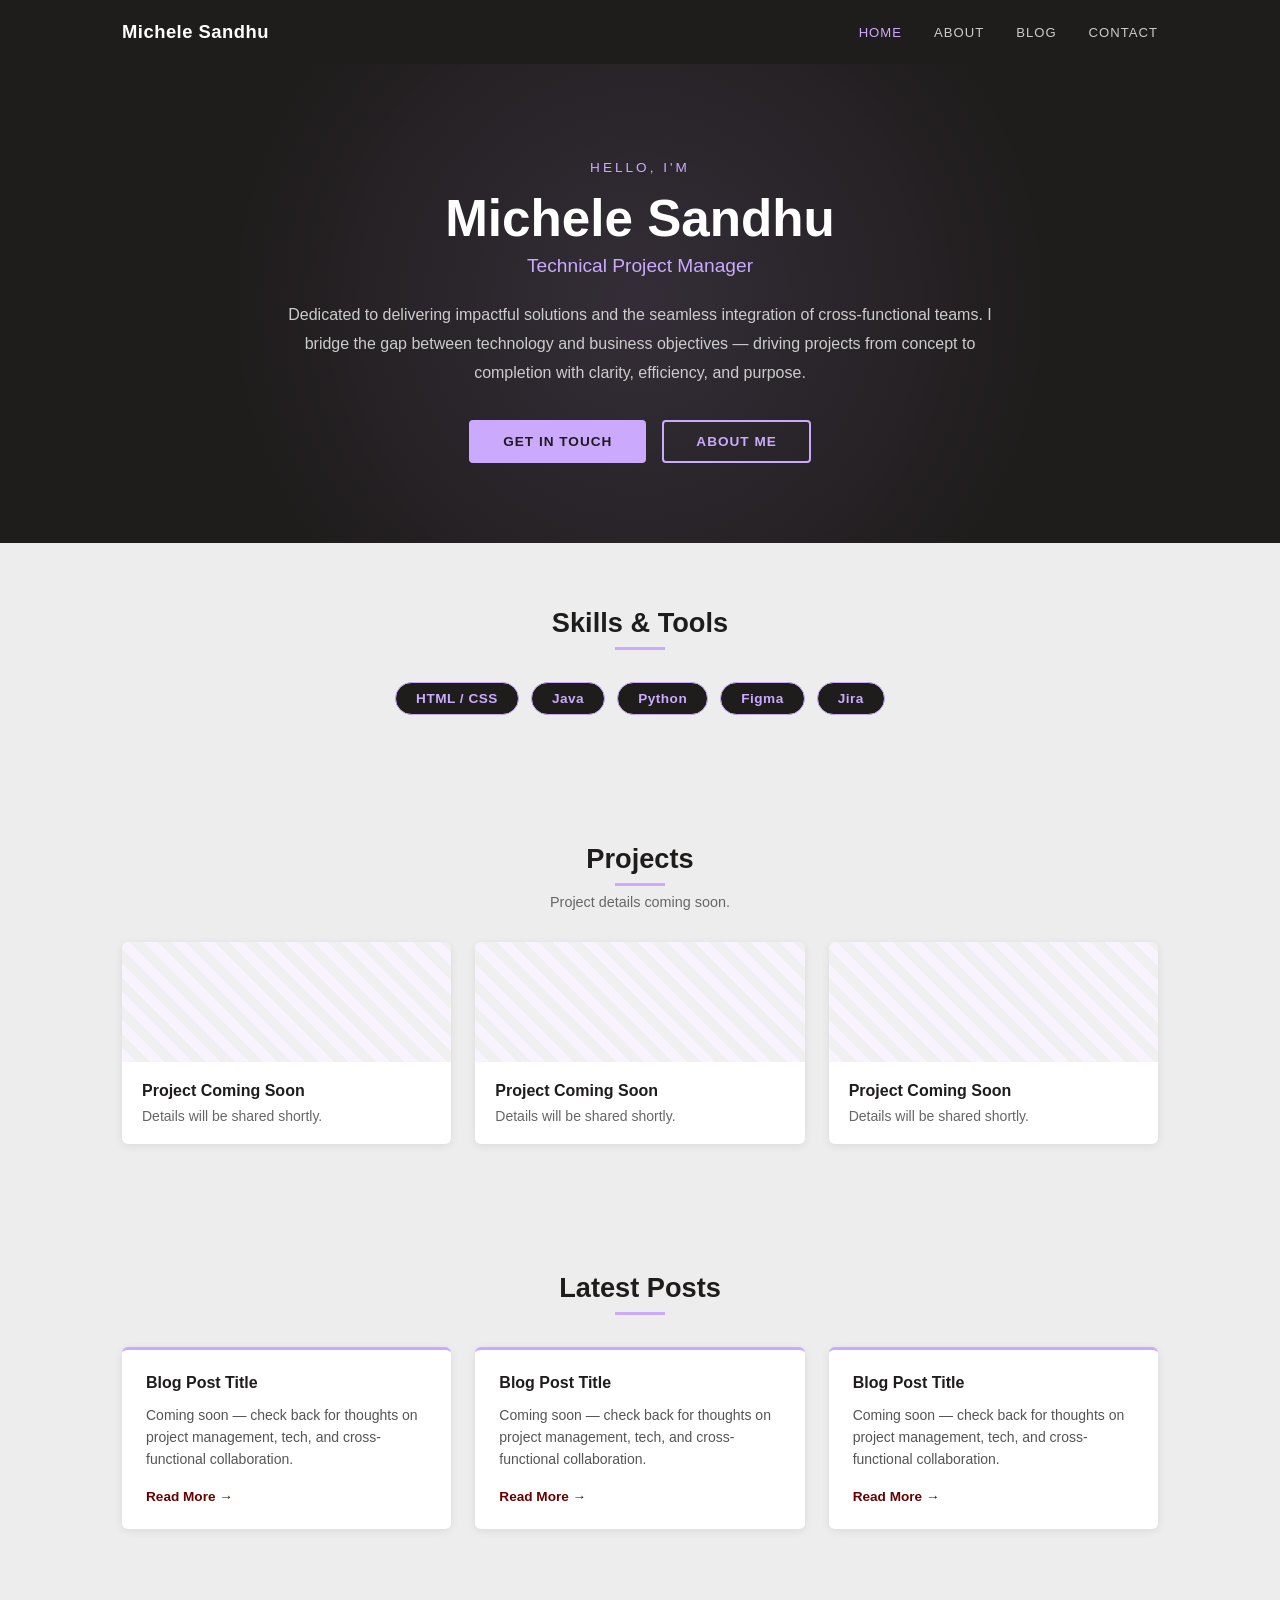
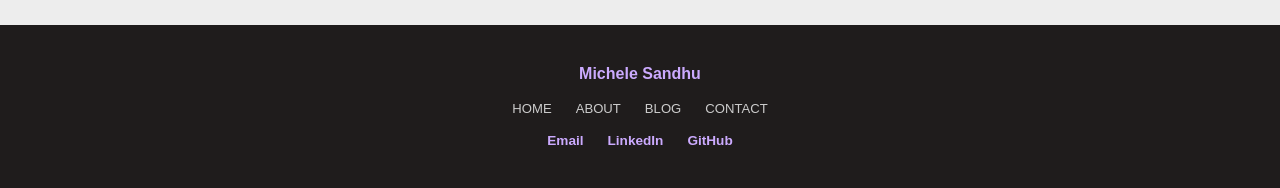
==== index.html @ 98f2fb0e "Rename index to index.html" ====
<!DOCTYPE html>
<html lang="en">
<head>
    <meta charset="UTF-8">
    <meta name="viewport" content="width=device-width, initial-scale=1.0">
    <title>Michele Sandhu - Technical Project Manager</title>
    <link rel="stylesheet" href="style.css">
    <meta name="description" content="Portfolio of Michele Sandhu, Technical Project Manager">
</head>
<body>
    <header class="header">
        <div class="top-bar">
            <a href="index.html" class="site-logo">Michele Sandhu</a>
            <nav>
                <ul class="main-nav">
                    <li><a href="index.html" class="active">Home</a></li>
                    <li><a href="about.html">About</a></li>
                    <li><a href="explore.html">Blog</a></li>
                    <li><a href="contact.html">Contact</a></li>
                </ul>
            </nav>
        </div>
    </header>
    <main>
        <section class="hero">
            <div class="hero-content">
                <p class="hero-eyebrow">Hello, I'm</p>
                <h1 class="hero-name">Michele Sandhu</h1>
                <p class="hero-title">Technical Project Manager</p>
                <p class="hero-bio">Dedicated to delivering impactful solutions and the seamless integration of cross-functional teams. I bridge the gap between technology and business objectives — driving projects from concept to completion with clarity, efficiency, and purpose.</p>
                <div class="hero-cta">
                    <a href="contact.html" class="btn btn-primary">Get in Touch</a>
                    <a href="about.html" class="btn btn-secondary">About Me</a>
                </div>
            </div>
        </section>
        <section class="skills-section">
            <h2>Skills &amp; Tools</h2>
            <div class="skills-grid">
                <span class="skill-badge">HTML / CSS</span>
                <span class="skill-badge">Java</span>
                <span class="skill-badge">Python</span>
                <span class="skill-badge">Figma</span>
                <span class="skill-badge">Jira</span>
            </div>
        </section>
        <section class="projects-section">
            <h2>Projects</h2>
            <p class="section-note">Project details coming soon.</p>
            <div class="projects-grid">
                <div class="project-card placeholder">
                    <div class="project-card-header"></div>
                    <div class="project-card-body"><h3>Project Coming Soon</h3><p>Details will be shared shortly.</p></div>
                </div>
                <div class="project-card placeholder">
                    <div class="project-card-header"></div>
                    <div class="project-card-body"><h3>Project Coming Soon</h3><p>Details will be shared shortly.</p></div>
                </div>
                <div class="project-card placeholder">
                    <div class="project-card-header"></div>
                    <div class="project-card-body"><h3>Project Coming Soon</h3><p>Details will be shared shortly.</p></div>
                </div>
            </div>
        </section>
        <section class="blog-preview-section">
            <h2>Latest Posts</h2>
            <div class="blog-grid">
                <article class="blog-card">
                    <h3>Blog Post Title</h3>
                    <p>Coming soon — check back for thoughts on project management, tech, and cross-functional collaboration.</p>
                    <a href="explore.html" class="read-more">Read More &rarr;</a>
                </article>
                <article class="blog-card">
                    <h3>Blog Post Title</h3>
                    <p>Coming soon — check back for thoughts on project management, tech, and cross-functional collaboration.</p>
                    <a href="explore.html" class="read-more">Read More &rarr;</a>
                </article>
                <article class="blog-card">
                    <h3>Blog Post Title</h3>
                    <p>Coming soon — check back for thoughts on project management, tech, and cross-functional collaboration.</p>
                    <a href="explore.html" class="read-more">Read More &rarr;</a>
                </article>
            </div>
        </section>
    </main>
    <footer class="footer">
        <div class="footer-inner">
            <p class="footer-name">Michele Sandhu</p>
            <ul class="footer-nav">
                <li><a href="index.html">Home</a></li>
                <li><a href="about.html">About</a></li>
                <li><a href="explore.html">Blog</a></li>
                <li><a href="contact.html">Contact</a></li>
            </ul>
            <div class="footer-social">
                <a href="mailto:michelesandhu92@gmail.com">Email</a>
                <a href="https://www.linkedin.com/in/michele-s-801a42233" target="_blank" rel="noopener">LinkedIn</a>
                <a href="https://github.com/micheleksandhu/portfolio" target="_blank" rel="noopener">GitHub</a>
            </div>
        </div>
    </footer>
    <script src="script.js"></script>
</body>
</html>
---- style.css ----
* {
  box-sizing: border-box;
  padding: 0;
  margin: 0;
  font-family: Verdana, Geneva, Tahoma, sans-serif;
}

body {
  background-color: #ededed;
  color: #1f1c1c;
}

a {
  color: inherit;
  text-decoration: none;
}

img {
  max-width: 100%;
}

address {
  font-style: normal;
}

.header {
  background-color: #1f1c1c;
  position: sticky;
  top: 0;
  z-index: 100;
}

.top-bar {
  max-width: 1100px;
  margin: 0 auto;
  padding: 0 2rem;
  height: 64px;
  display: flex;
  justify-content: space-between;
  align-items: center;
}

.site-logo {
  font-size: 1.15rem;
  font-weight: bold;
  color: #ffffff;
  letter-spacing: 0.5px;
}

.main-nav {
  list-style: none;
  display: flex;
  gap: 2rem;
  margin: 0;
  padding: 0;
}

.main-nav a {
  color: #cccccc;
  font-size: 0.82rem;
  text-transform: uppercase;
  letter-spacing: 1px;
  transition: color 0.2s;
}

.main-nav a:hover,
.main-nav a.active {
  color: #cbaafe;
}

.hero {
  background-color: #1f1c1c;
  color: #ffffff;
  padding: 6rem 2rem 5rem;
  text-align: center;
  position: relative;
  overflow: hidden;
  --glow-x: 50%;
  --glow-y: 50%;
}

.hero::before {
  content: '';
  position: absolute;
  inset: 0;
  background: radial-gradient(circle at var(--glow-x) var(--glow-y), rgba(203,170,254,0.12) 0%, transparent 60%);
  pointer-events: none;
}

.hero-content {
  max-width: 720px;
  margin: 0 auto;
  position: relative;
  z-index: 1;
}

.hero-eyebrow {
  font-size: 0.85rem;
  text-transform: uppercase;
  letter-spacing: 3px;
  color: #cbaafe;
  margin-bottom: 1rem;
}

.hero-name {
  font-size: 3.2rem;
  font-weight: bold;
  margin-bottom: 0.5rem;
  line-height: 1.1;
}

.hero-title {
  font-size: 1.2rem;
  color: #cbaafe;
  margin-bottom: 1.5rem;
}

.hero-bio {
  font-size: 1rem;
  line-height: 1.8;
  color: #cccccc;
  margin-bottom: 2rem;
}

.hero-cta {
  display: flex;
  justify-content: center;
  gap: 1rem;
  flex-wrap: wrap;
}

.btn {
  display: inline-block;
  padding: 0.75rem 2rem;
  border-radius: 4px;
  font-size: 0.85rem;
  font-weight: bold;
  text-transform: uppercase;
  letter-spacing: 1px;
  cursor: pointer;
  transition: background 0.2s, color 0.2s;
}

.btn-primary {
  background-color: #cbaafe;
  color: #1f1c1c;
  border: 2px solid #cbaafe;
}

.btn-primary:hover {
  background-color: #b899f0;
  border-color: #b899f0;
}

.btn-secondary {
  background-color: transparent;
  color: #cbaafe;
  border: 2px solid #cbaafe;
}

.btn-secondary:hover {
  background-color: #cbaafe;
  color: #1f1c1c;
}

.skills-section,
.projects-section,
.blog-preview-section {
  max-width: 1100px;
  margin: 0 auto;
  padding: 4rem 2rem;
}

.skills-section h2,
.projects-section h2,
.blog-preview-section h2 {
  font-size: 1.7rem;
  margin-bottom: 2rem;
  text-align: center;
}

.skills-section h2::after,
.projects-section h2::after,
.blog-preview-section h2::after {
  content: '';
  display: block;
  width: 50px;
  height: 3px;
  background-color: #cbaafe;
  margin: 0.5rem auto 0;
}

.section-note {
  text-align: center;
  color: #666;
  margin-top: -1.5rem;
  margin-bottom: 2rem;
  font-size: 0.9rem;
}

.skills-grid {
  display: flex;
  flex-wrap: wrap;
  justify-content: center;
  gap: 0.75rem;
}

.skill-badge {
  background-color: #1f1c1c;
  color: #cbaafe;
  border: 1.5px solid #cbaafe;
  padding: 0.5rem 1.25rem;
  border-radius: 999px;
  font-size: 0.85rem;
  font-weight: bold;
  letter-spacing: 0.5px;
  transition: background-color 0.2s, color 0.2s, box-shadow 0.2s;
}

.skill-badge:hover {
  background-color: #cbaafe;
  color: #1f1c1c;
  box-shadow: 0 0 12px rgba(203,170,254,0.5);
}

.projects-grid {
  display: grid;
  grid-template-columns: repeat(auto-fit, minmax(280px, 1fr));
  gap: 1.5rem;
}

.project-card {
  background-color: #ffffff;
  border-radius: 6px;
  overflow: hidden;
  box-shadow: 0 2px 8px rgba(0,0,0,0.08);
  transition: box-shadow 0.25s ease, transform 0.25s ease;
}

.project-card:hover {
  box-shadow: 0 6px 28px rgba(203,170,254,0.28);
  transform: translateY(-3px);
}

.project-card-header {
  height: 120px;
}

.project-card.placeholder .project-card-header {
  background: repeating-linear-gradient(45deg, #cbaafe22, #cbaafe22 10px, #1f1c1c11 10px, #1f1c1c11 20px);
}

.project-card-body {
  padding: 1.25rem;
}

.project-card-body h3 {
  font-size: 1rem;
  margin-bottom: 0.5rem;
}

.project-card-body p {
  font-size: 0.875rem;
  color: #666;
}

.blog-grid {
  display: grid;
  grid-template-columns: repeat(auto-fit, minmax(280px, 1fr));
  gap: 1.5rem;
}

.blog-card {
  background-color: #ffffff;
  border-radius: 6px;
  padding: 1.5rem;
  box-shadow: 0 2px 8px rgba(0,0,0,0.08);
  border-top: 3px solid #cbaafe;
  transition: box-shadow 0.25s ease, transform 0.25s ease;
}

.blog-card:hover {
  box-shadow: 0 6px 28px rgba(203,170,254,0.28);
  transform: translateY(-3px);
}

.blog-card h3 {
  font-size: 1rem;
  margin-bottom: 0.75rem;
}

.blog-card p {
  font-size: 0.875rem;
  color: #555;
  margin-bottom: 1rem;
  line-height: 1.6;
}

.read-more {
  font-size: 0.85rem;
  font-weight: bold;
  color: #670000;
}

.read-more:hover {
  color: #cbaafe;
}

.about-section {
  max-width: 1100px;
  margin: 0 auto;
  padding: 4rem 2rem;
}

.about-section h1 {
  font-size: 2rem;
  margin-bottom: 0.4rem;
}

.about-section h1::after {
  content: '';
  display: block;
  width: 50px;
  height: 3px;
  background-color: #cbaafe;
  margin: 0.4rem 0 0;
}

.about-grid {
  display: grid;
  grid-template-columns: 1fr 2fr;
  gap: 3rem;
  margin-top: 2.5rem;
  align-items: start;
}

.about-image img {
  width: 100%;
  border-radius: 6px;
  box-shadow: 0 4px 16px rgba(0,0,0,0.12);
}

.about-bio {
  margin-bottom: 2rem;
}

.about-bio h2 {
  font-size: 1.2rem;
  margin-bottom: 1rem;
  color: #670000;
}

.about-bio p {
  font-size: 1rem;
  line-height: 1.8;
  color: #333;
  margin-bottom: 1rem;
}

.about-skills {
  margin-top: 2rem;
}

.about-skills h2 {
  font-size: 1rem;
  margin-bottom: 1rem;
  text-transform: uppercase;
  letter-spacing: 1px;
  color: #333;
}

.contact-section {
  max-width: 760px;
  margin: 0 auto;
  padding: 4rem 2rem;
}

.contact-section h1 {
  font-size: 2rem;
  margin-bottom: 0.4rem;
}

.contact-section h1::after {
  content: '';
  display: block;
  width: 50px;
  height: 3px;
  background-color: #cbaafe;
  margin: 0.4rem 0 1.75rem;
}

.contact-links {
  display: flex;
  flex-wrap: wrap;
  gap: 1rem;
  margin-bottom: 3rem;
}

.contact-link {
  display: inline-flex;
  align-items: center;
  gap: 0.5rem;
  padding: 0.75rem 1.5rem;
  border-radius: 4px;
  font-size: 0.9rem;
  font-weight: bold;
  background-color: #1f1c1c;
  color: #ffffff;
  transition: background 0.2s, color 0.2s;
}

.contact-link:hover {
  background-color: #cbaafe;
  color: #1f1c1c;
}

.contact-form-title {
  font-size: 1.3rem;
  margin-bottom: 1.5rem;
  padding-top: 2rem;
  border-top: 1px solid #ddd;
}

label {
  display: block;
  font-weight: 700;
  margin-bottom: 0.5em;
  font-size: 0.85rem;
  text-transform: uppercase;
  letter-spacing: 0.5px;
}

.form-input {
  border: 2px solid #ccc;
  border-radius: 4px;
  font-size: 16px;
  padding: 0.75em 1em;
  margin-bottom: 1.5em;
  width: 100%;
  background: #fff;
  font-family: inherit;
}

textarea {
  height: 150px;
  resize: vertical;
}

[type="submit"] {
  background: #1f1c1c;
  color: #ffffff;
  width: 100%;
  font-size: 1rem;
  font-weight: 700;
  text-transform: uppercase;
  letter-spacing: 1px;
  border-radius: 4px;
  border: 0;
  padding: 0.75em;
  cursor: pointer;
  transition: background 0.2s;
  font-family: inherit;
}

[type="submit"]:hover {
  background: #cbaafe;
  color: #1f1c1c;
}

.form-input:focus {
  outline: none;
  border: 2px solid #1f1c1c;
}

.error { border-color: #b02222; }
.error-message { color: #b02222; margin: -1em 0 1.5em; font-size: 0.875rem; }

.blog-section {
  max-width: 900px;
  margin: 0 auto;
  padding: 4rem 2rem;
}

.blog-section h1 {
  font-size: 2rem;
  margin-bottom: 0.4rem;
}

.blog-section h1::after {
  content: '';
  display: block;
  width: 50px;
  height: 3px;
  background-color: #cbaafe;
  margin: 0.4rem 0 0;
}

.blog-post-card {
  background-color: #ffffff;
  border-radius: 6px;
  padding: 1.75rem;
  margin-bottom: 1.5rem;
  box-shadow: 0 2px 8px rgba(0,0,0,0.06);
  border-left: 4px solid #cbaafe;
  transition: box-shadow 0.25s ease, transform 0.25s ease;
}

.blog-post-card:hover {
  box-shadow: 0 6px 28px rgba(203,170,254,0.28);
  transform: translateY(-3px);
}

.blog-post-card h2 { font-size: 1.15rem; margin-bottom: 0.75rem; }
.blog-post-card p { font-size: 0.95rem; color: #555; line-height: 1.7; }

.footer {
  background-color: #1f1c1c;
  color: #fff;
  padding: 2.5rem 2rem;
  margin-top: 2rem;
}

.footer-inner {
  max-width: 1100px;
  margin: 0 auto;
  display: flex;
  flex-direction: column;
  align-items: center;
  gap: 1rem;
  text-align: center;
}

.footer-name { font-size: 1rem; font-weight: bold; color: #cbaafe; }

.footer-nav {
  list-style: none;
  display: flex;
  gap: 1.5rem;
  flex-wrap: wrap;
  justify-content: center;
  margin: 0;
  padding: 0;
}

.footer-nav a { color: #cccccc; font-size: 0.82rem; text-transform: uppercase; }
.footer-nav a:hover { color: #cbaafe; }

.footer-social { display: flex; gap: 1.5rem; flex-wrap: wrap; justify-content: center; }
.footer-social a { color: #cbaafe; font-size: 0.85rem; font-weight: bold; }
.footer-social a:hover { color: #ffffff; }

.typewriter::after {
  content: '|';
  color: #cbaafe;
  animation: blink 0.75s step-end infinite;
}

.typewriter-done::after { display: none; }

@keyframes blink {
  0%, 100% { opacity: 1; }
  50% { opacity: 0; }
}

.reveal {
  opacity: 0;
  transform: translateY(28px);
  transition: opacity 0.55s ease, transform 0.55s ease;
}

.reveal.visible {
  opacity: 1;
  transform: none;
}

@media screen and (max-width: 700px) {
  .hero-name { font-size: 2.2rem; }
  .about-grid { grid-template-columns: 1fr; }
  .main-nav { gap: 1rem; }
  .top-bar { flex-direction: column; height: auto; padding: 1rem 2rem; gap: 0.75rem; text-align: center; }
}
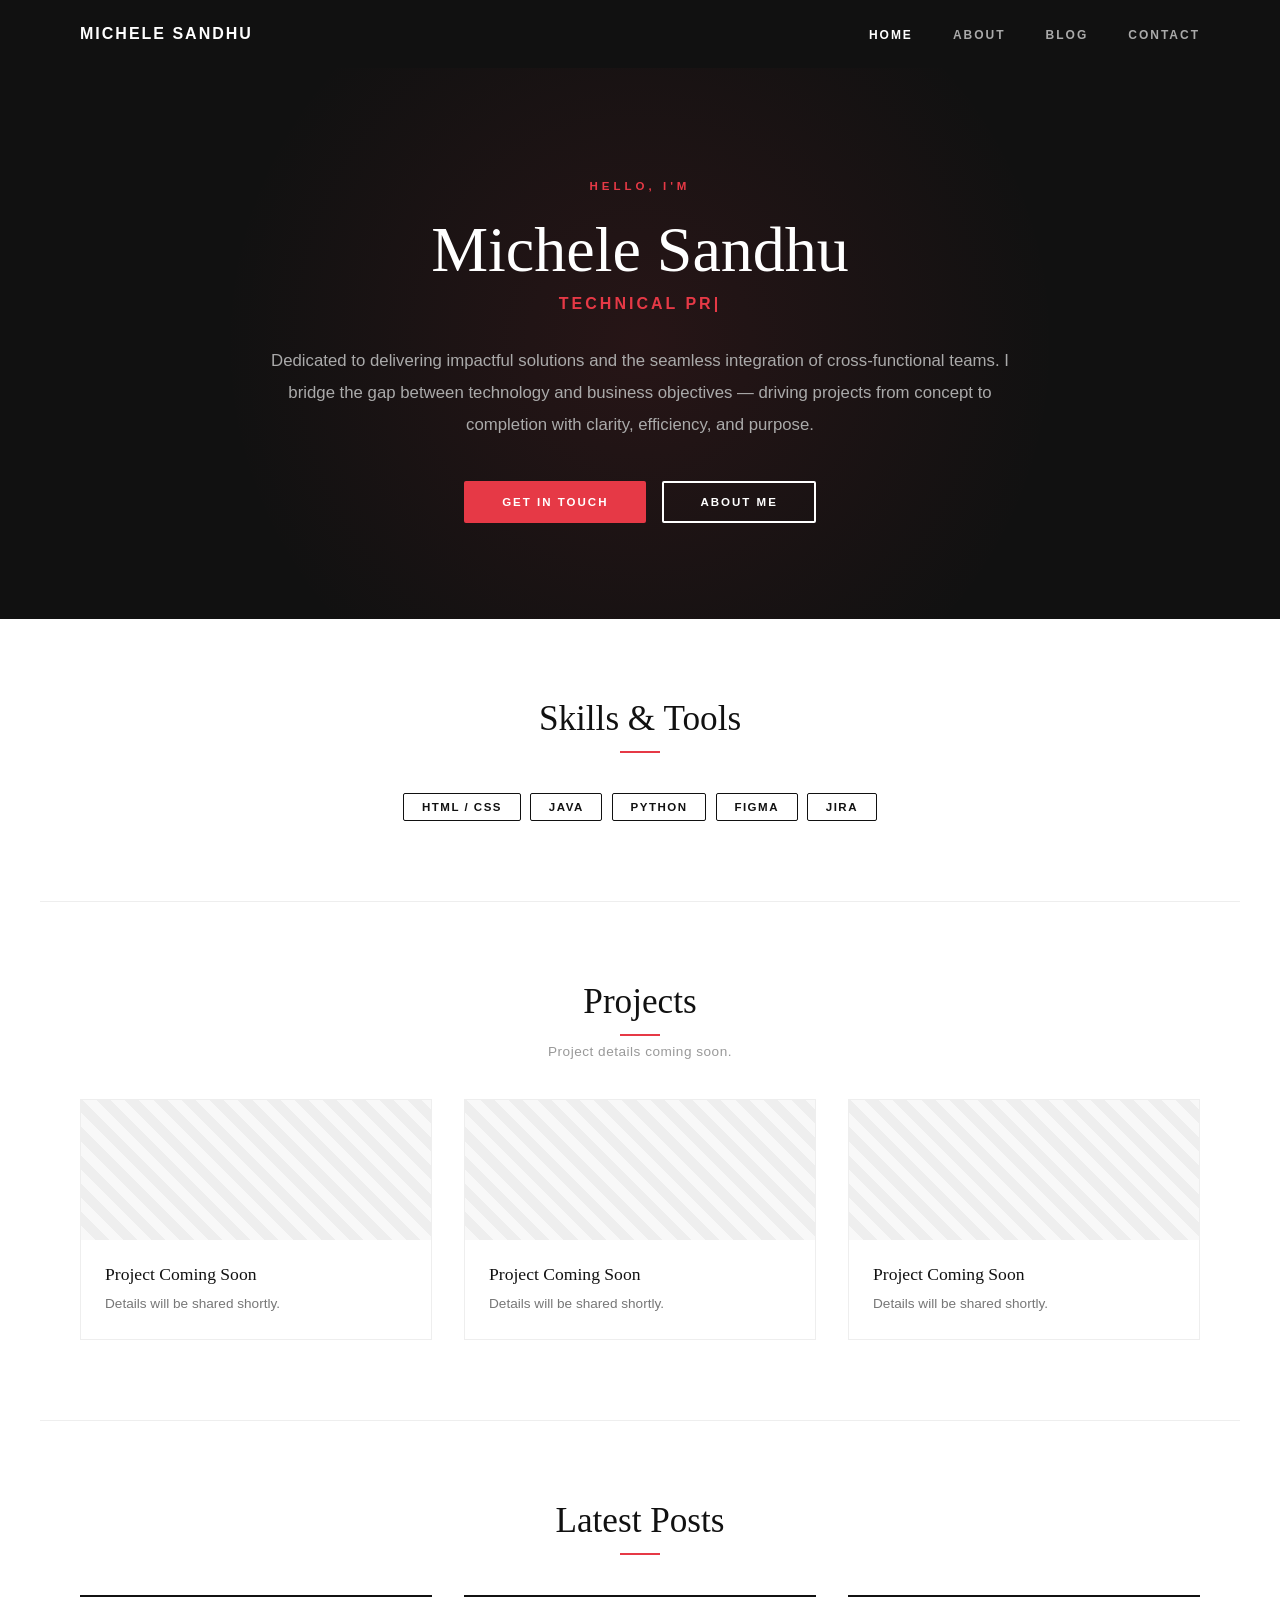
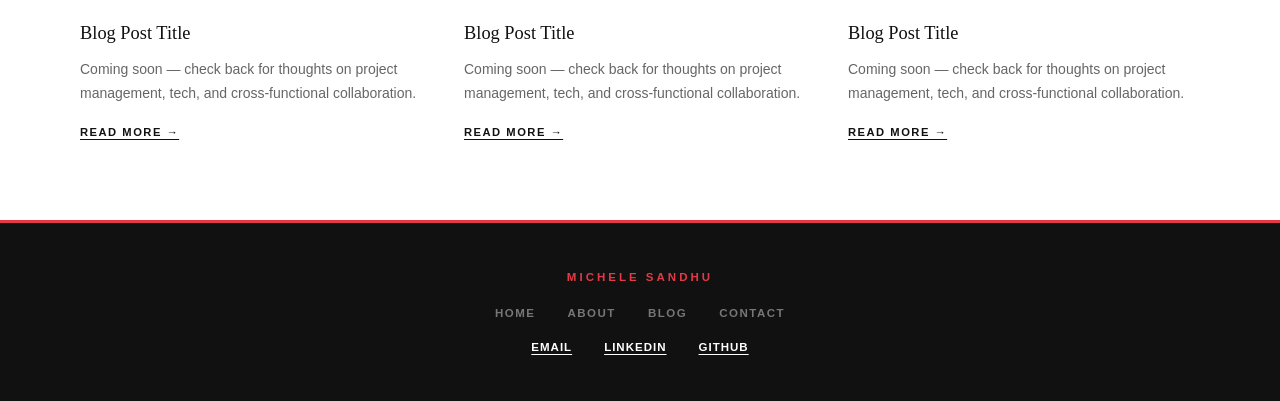
==== commit 67069d59: "Replace script tag with Netlify Identity widget" ====
--- a/index.html
+++ b/index.html
@@ -99,6 +99,7 @@
             </div>
         </div>
     </footer>
-    <script src="script.js"></script>
+    <script src="https://identity.netlify.com/v1/netlify-identity-widget.js"></script>
+<script src="script.js"></script>
 </body>
 </html>
--- a/style.css
+++ b/style.css
@@ -2,580 +2,307 @@
   box-sizing: border-box;
   padding: 0;
   margin: 0;
-  font-family: Verdana, Geneva, Tahoma, sans-serif;
 }
 
 body {
-  background-color: #ededed;
-  color: #1f1c1c;
-}
-
-a {
-  color: inherit;
-  text-decoration: none;
-}
-
-img {
-  max-width: 100%;
-}
-
-address {
-  font-style: normal;
-}
-
-.header {
-  background-color: #1f1c1c;
-  position: sticky;
-  top: 0;
-  z-index: 100;
-}
+  background-color: #ffffff;
+  color: #111111;
+  font-family: 'Helvetica Neue', Arial, sans-serif;
+}
+
+a { color: inherit; text-decoration: none; }
+img { max-width: 100%; }
+address { font-style: normal; }
+
+/* ---- NAV ---- */
+
+.header { background-color: #111111; position: sticky; top: 0; z-index: 100; }
 
 .top-bar {
-  max-width: 1100px;
-  margin: 0 auto;
-  padding: 0 2rem;
-  height: 64px;
-  display: flex;
-  justify-content: space-between;
-  align-items: center;
+  max-width: 1200px; margin: 0 auto; padding: 0 2.5rem;
+  height: 68px; display: flex; justify-content: space-between; align-items: center;
 }
 
 .site-logo {
-  font-size: 1.15rem;
-  font-weight: bold;
-  color: #ffffff;
-  letter-spacing: 0.5px;
-}
-
-.main-nav {
-  list-style: none;
-  display: flex;
-  gap: 2rem;
-  margin: 0;
-  padding: 0;
-}
-
+  font-size: 1rem; font-weight: 700; color: #ffffff;
+  letter-spacing: 2px; text-transform: uppercase;
+}
+
+.main-nav { list-style: none; display: flex; gap: 2.5rem; margin: 0; padding: 0; }
 .main-nav a {
-  color: #cccccc;
-  font-size: 0.82rem;
-  text-transform: uppercase;
-  letter-spacing: 1px;
-  transition: color 0.2s;
-}
-
-.main-nav a:hover,
-.main-nav a.active {
-  color: #cbaafe;
-}
+  color: #aaaaaa; font-size: 0.75rem; text-transform: uppercase;
+  letter-spacing: 2px; font-weight: 600; transition: color 0.2s;
+}
+.main-nav a:hover, .main-nav a.active { color: #ffffff; }
+
+/* ---- HERO ---- */
 
 .hero {
-  background-color: #1f1c1c;
-  color: #ffffff;
-  padding: 6rem 2rem 5rem;
-  text-align: center;
-  position: relative;
-  overflow: hidden;
-  --glow-x: 50%;
-  --glow-y: 50%;
+  background-color: #111111; color: #ffffff;
+  padding: 7rem 2.5rem 6rem; text-align: center;
+  position: relative; overflow: hidden;
+  --glow-x: 50%; --glow-y: 50%;
 }
 
 .hero::before {
-  content: '';
-  position: absolute;
-  inset: 0;
-  background: radial-gradient(circle at var(--glow-x) var(--glow-y), rgba(203,170,254,0.12) 0%, transparent 60%);
+  content: ''; position: absolute; inset: 0;
+  background: radial-gradient(circle at var(--glow-x) var(--glow-y), rgba(230,57,70,0.1) 0%, transparent 60%);
   pointer-events: none;
 }
 
-.hero-content {
-  max-width: 720px;
-  margin: 0 auto;
-  position: relative;
-  z-index: 1;
-}
+.hero-content { max-width: 760px; margin: 0 auto; position: relative; z-index: 1; }
 
 .hero-eyebrow {
-  font-size: 0.85rem;
-  text-transform: uppercase;
-  letter-spacing: 3px;
-  color: #cbaafe;
-  margin-bottom: 1rem;
+  font-size: 0.72rem; text-transform: uppercase; letter-spacing: 4px;
+  color: #e63946; margin-bottom: 1.5rem; font-weight: 600;
 }
 
 .hero-name {
-  font-size: 3.2rem;
-  font-weight: bold;
-  margin-bottom: 0.5rem;
-  line-height: 1.1;
+  font-family: Georgia, 'Times New Roman', serif;
+  font-size: 4rem; font-weight: normal; margin-bottom: 0.75rem; line-height: 1.05;
 }
 
 .hero-title {
-  font-size: 1.2rem;
-  color: #cbaafe;
-  margin-bottom: 1.5rem;
+  font-size: 1rem; color: #e63946; margin-bottom: 2rem;
+  text-transform: uppercase; letter-spacing: 3px; font-weight: 600;
 }
 
 .hero-bio {
-  font-size: 1rem;
-  line-height: 1.8;
-  color: #cccccc;
-  margin-bottom: 2rem;
-}
-
-.hero-cta {
-  display: flex;
-  justify-content: center;
-  gap: 1rem;
-  flex-wrap: wrap;
-}
+  font-size: 1.05rem; line-height: 1.9; color: #aaaaaa;
+  margin-bottom: 2.5rem; font-weight: 300;
+}
+
+.hero-cta { display: flex; justify-content: center; gap: 1rem; flex-wrap: wrap; }
+
+/* ---- BUTTONS ---- */
 
 .btn {
-  display: inline-block;
-  padding: 0.75rem 2rem;
-  border-radius: 4px;
-  font-size: 0.85rem;
-  font-weight: bold;
-  text-transform: uppercase;
-  letter-spacing: 1px;
-  cursor: pointer;
-  transition: background 0.2s, color 0.2s;
-}
-
-.btn-primary {
-  background-color: #cbaafe;
-  color: #1f1c1c;
-  border: 2px solid #cbaafe;
-}
-
-.btn-primary:hover {
-  background-color: #b899f0;
-  border-color: #b899f0;
-}
-
-.btn-secondary {
-  background-color: transparent;
-  color: #cbaafe;
-  border: 2px solid #cbaafe;
-}
-
-.btn-secondary:hover {
-  background-color: #cbaafe;
-  color: #1f1c1c;
-}
-
-.skills-section,
-.projects-section,
-.blog-preview-section {
-  max-width: 1100px;
-  margin: 0 auto;
-  padding: 4rem 2rem;
-}
-
-.skills-section h2,
-.projects-section h2,
-.blog-preview-section h2 {
-  font-size: 1.7rem;
-  margin-bottom: 2rem;
-  text-align: center;
-}
-
-.skills-section h2::after,
-.projects-section h2::after,
-.blog-preview-section h2::after {
-  content: '';
-  display: block;
-  width: 50px;
-  height: 3px;
-  background-color: #cbaafe;
-  margin: 0.5rem auto 0;
+  display: inline-block; padding: 0.8rem 2.25rem; font-size: 0.72rem;
+  font-weight: 700; text-transform: uppercase; letter-spacing: 2px;
+  cursor: pointer; transition: background 0.2s, color 0.2s; border-radius: 2px;
+}
+.btn-primary { background-color: #e63946; color: #ffffff; border: 2px solid #e63946; }
+.btn-primary:hover { background-color: #c1121f; border-color: #c1121f; }
+.btn-secondary { background-color: transparent; color: #ffffff; border: 2px solid #ffffff; }
+.btn-secondary:hover { background-color: #ffffff; color: #111111; }
+
+/* ---- SECTIONS ---- */
+
+.skills-section, .projects-section, .blog-preview-section {
+  max-width: 1200px; margin: 0 auto; padding: 5rem 2.5rem;
+}
+
+.skills-section { border-bottom: 1px solid #eeeeee; }
+.projects-section { border-bottom: 1px solid #eeeeee; }
+
+.skills-section h2, .projects-section h2, .blog-preview-section h2 {
+  font-family: Georgia, 'Times New Roman', serif;
+  font-size: 2.2rem; font-weight: normal;
+  margin-bottom: 0.5rem; text-align: center;
+}
+
+.skills-section h2::after, .projects-section h2::after, .blog-preview-section h2::after {
+  content: ''; display: block; width: 40px; height: 2px;
+  background-color: #e63946; margin: 0.75rem auto 2.5rem;
 }
 
 .section-note {
-  text-align: center;
-  color: #666;
-  margin-top: -1.5rem;
-  margin-bottom: 2rem;
-  font-size: 0.9rem;
-}
-
-.skills-grid {
-  display: flex;
-  flex-wrap: wrap;
-  justify-content: center;
-  gap: 0.75rem;
-}
+  text-align: center; color: #999; margin-top: -2rem;
+  margin-bottom: 2.5rem; font-size: 0.85rem; letter-spacing: 0.5px;
+}
+
+/* ---- SKILLS ---- */
+
+.skills-grid { display: flex; flex-wrap: wrap; justify-content: center; gap: 0.6rem; }
 
 .skill-badge {
-  background-color: #1f1c1c;
-  color: #cbaafe;
-  border: 1.5px solid #cbaafe;
-  padding: 0.5rem 1.25rem;
-  border-radius: 999px;
-  font-size: 0.85rem;
-  font-weight: bold;
-  letter-spacing: 0.5px;
-  transition: background-color 0.2s, color 0.2s, box-shadow 0.2s;
-}
-
-.skill-badge:hover {
-  background-color: #cbaafe;
-  color: #1f1c1c;
-  box-shadow: 0 0 12px rgba(203,170,254,0.5);
-}
-
-.projects-grid {
-  display: grid;
-  grid-template-columns: repeat(auto-fit, minmax(280px, 1fr));
-  gap: 1.5rem;
-}
+  background-color: transparent; color: #111111;
+  border: 1px solid #111111; padding: 0.45rem 1.1rem;
+  border-radius: 2px; font-size: 0.72rem; font-weight: 700;
+  letter-spacing: 1.5px; text-transform: uppercase;
+  transition: background-color 0.2s, color 0.2s;
+}
+.skill-badge:hover { background-color: #111111; color: #ffffff; }
+
+/* ---- PROJECT CARDS ---- */
+
+.projects-grid { display: grid; grid-template-columns: repeat(auto-fit, minmax(300px, 1fr)); gap: 2rem; }
 
 .project-card {
-  background-color: #ffffff;
-  border-radius: 6px;
-  overflow: hidden;
-  box-shadow: 0 2px 8px rgba(0,0,0,0.08);
+  background-color: #ffffff; border-radius: 0;
+  border: 1px solid #eeeeee;
   transition: box-shadow 0.25s ease, transform 0.25s ease;
 }
-
-.project-card:hover {
-  box-shadow: 0 6px 28px rgba(203,170,254,0.28);
-  transform: translateY(-3px);
-}
-
-.project-card-header {
-  height: 120px;
-}
-
+.project-card:hover { box-shadow: 0 8px 32px rgba(0,0,0,0.1); transform: translateY(-4px); }
+
+.project-card-header { height: 140px; }
 .project-card.placeholder .project-card-header {
-  background: repeating-linear-gradient(45deg, #cbaafe22, #cbaafe22 10px, #1f1c1c11 10px, #1f1c1c11 20px);
-}
-
-.project-card-body {
-  padding: 1.25rem;
-}
+  background: repeating-linear-gradient(45deg, #f8f8f8, #f8f8f8 10px, #eeeeee 10px, #eeeeee 20px);
+}
+
+.project-card-body { padding: 1.5rem; }
 
 .project-card-body h3 {
-  font-size: 1rem;
-  margin-bottom: 0.5rem;
-}
-
-.project-card-body p {
-  font-size: 0.875rem;
-  color: #666;
-}
-
-.blog-grid {
-  display: grid;
-  grid-template-columns: repeat(auto-fit, minmax(280px, 1fr));
-  gap: 1.5rem;
-}
+  font-family: Georgia, 'Times New Roman', serif;
+  font-size: 1.1rem; font-weight: normal; margin-bottom: 0.5rem;
+}
+.project-card-body p { font-size: 0.85rem; color: #777; line-height: 1.6; }
+
+/* ---- BLOG CARDS ---- */
+
+.blog-grid { display: grid; grid-template-columns: repeat(auto-fit, minmax(300px, 1fr)); gap: 2rem; }
 
 .blog-card {
-  background-color: #ffffff;
-  border-radius: 6px;
-  padding: 1.5rem;
-  box-shadow: 0 2px 8px rgba(0,0,0,0.08);
-  border-top: 3px solid #cbaafe;
-  transition: box-shadow 0.25s ease, transform 0.25s ease;
-}
-
-.blog-card:hover {
-  box-shadow: 0 6px 28px rgba(203,170,254,0.28);
-  transform: translateY(-3px);
-}
+  background-color: #ffffff; padding: 0;
+  border-top: 2px solid #111111; padding-top: 1.5rem;
+  transition: border-color 0.2s;
+}
+.blog-card:hover { border-color: #e63946; }
 
 .blog-card h3 {
-  font-size: 1rem;
-  margin-bottom: 0.75rem;
-}
-
-.blog-card p {
-  font-size: 0.875rem;
-  color: #555;
-  margin-bottom: 1rem;
-  line-height: 1.6;
-}
+  font-family: Georgia, 'Times New Roman', serif;
+  font-size: 1.15rem; font-weight: normal; margin-bottom: 0.75rem; line-height: 1.4;
+}
+.blog-card p { font-size: 0.875rem; color: #666; margin-bottom: 1rem; line-height: 1.7; }
 
 .read-more {
-  font-size: 0.85rem;
-  font-weight: bold;
-  color: #670000;
-}
-
-.read-more:hover {
-  color: #cbaafe;
-}
-
-.about-section {
-  max-width: 1100px;
-  margin: 0 auto;
-  padding: 4rem 2rem;
-}
+  font-size: 0.7rem; font-weight: 700; color: #111111;
+  text-transform: uppercase; letter-spacing: 1.5px;
+  text-decoration: underline; text-underline-offset: 3px;
+}
+.read-more:hover { color: #e63946; }
+
+/* ---- ABOUT ---- */
+
+.about-section { max-width: 1200px; margin: 0 auto; padding: 5rem 2.5rem; }
 
 .about-section h1 {
-  font-size: 2rem;
-  margin-bottom: 0.4rem;
-}
-
+  font-family: Georgia, 'Times New Roman', serif;
+  font-size: 2.5rem; font-weight: normal; margin-bottom: 0.4rem;
+}
 .about-section h1::after {
-  content: '';
-  display: block;
-  width: 50px;
-  height: 3px;
-  background-color: #cbaafe;
-  margin: 0.4rem 0 0;
-}
-
-.about-grid {
-  display: grid;
-  grid-template-columns: 1fr 2fr;
-  gap: 3rem;
-  margin-top: 2.5rem;
-  align-items: start;
-}
-
-.about-image img {
-  width: 100%;
-  border-radius: 6px;
-  box-shadow: 0 4px 16px rgba(0,0,0,0.12);
-}
-
-.about-bio {
-  margin-bottom: 2rem;
-}
-
+  content: ''; display: block; width: 40px; height: 2px;
+  background-color: #e63946; margin: 0.75rem 0 0;
+}
+
+.about-grid { display: grid; grid-template-columns: 1fr 2fr; gap: 4rem; margin-top: 3rem; align-items: start; }
+.about-image img { width: 100%; border-radius: 0; box-shadow: none; border: 1px solid #eeeeee; }
+
+.about-bio { margin-bottom: 2.5rem; }
 .about-bio h2 {
-  font-size: 1.2rem;
-  margin-bottom: 1rem;
-  color: #670000;
-}
-
-.about-bio p {
-  font-size: 1rem;
-  line-height: 1.8;
-  color: #333;
-  margin-bottom: 1rem;
-}
-
-.about-skills {
-  margin-top: 2rem;
-}
-
+  font-size: 0.72rem; font-weight: 700; text-transform: uppercase;
+  letter-spacing: 2px; color: #e63946; margin-bottom: 1.25rem;
+}
+.about-bio p { font-size: 1rem; line-height: 1.9; color: #333; margin-bottom: 1rem; }
+
+.about-skills { margin-top: 2.5rem; padding-top: 2rem; border-top: 1px solid #eeeeee; }
 .about-skills h2 {
-  font-size: 1rem;
-  margin-bottom: 1rem;
-  text-transform: uppercase;
-  letter-spacing: 1px;
-  color: #333;
-}
-
-.contact-section {
-  max-width: 760px;
-  margin: 0 auto;
-  padding: 4rem 2rem;
-}
-
+  font-size: 0.72rem; font-weight: 700; text-transform: uppercase;
+  letter-spacing: 2px; color: #333; margin-bottom: 1.25rem;
+}
+
+/* ---- CONTACT ---- */
+
+.contact-section { max-width: 800px; margin: 0 auto; padding: 5rem 2.5rem; }
 .contact-section h1 {
-  font-size: 2rem;
-  margin-bottom: 0.4rem;
-}
-
+  font-family: Georgia, 'Times New Roman', serif;
+  font-size: 2.5rem; font-weight: normal; margin-bottom: 0.4rem;
+}
 .contact-section h1::after {
-  content: '';
-  display: block;
-  width: 50px;
-  height: 3px;
-  background-color: #cbaafe;
-  margin: 0.4rem 0 1.75rem;
-}
-
-.contact-links {
-  display: flex;
-  flex-wrap: wrap;
-  gap: 1rem;
-  margin-bottom: 3rem;
-}
-
+  content: ''; display: block; width: 40px; height: 2px;
+  background-color: #e63946; margin: 0.75rem 0 2rem;
+}
+
+.contact-links { display: flex; flex-wrap: wrap; gap: 1rem; margin-bottom: 3.5rem; }
 .contact-link {
-  display: inline-flex;
-  align-items: center;
-  gap: 0.5rem;
-  padding: 0.75rem 1.5rem;
-  border-radius: 4px;
-  font-size: 0.9rem;
-  font-weight: bold;
-  background-color: #1f1c1c;
-  color: #ffffff;
-  transition: background 0.2s, color 0.2s;
-}
-
-.contact-link:hover {
-  background-color: #cbaafe;
-  color: #1f1c1c;
-}
+  display: inline-flex; align-items: center; gap: 0.5rem;
+  padding: 0.75rem 1.5rem; border-radius: 2px; font-size: 0.72rem;
+  font-weight: 700; letter-spacing: 1px; text-transform: uppercase;
+  background-color: #111111; color: #ffffff; transition: background 0.2s;
+}
+.contact-link:hover { background-color: #e63946; }
 
 .contact-form-title {
-  font-size: 1.3rem;
-  margin-bottom: 1.5rem;
-  padding-top: 2rem;
-  border-top: 1px solid #ddd;
-}
+  font-family: Georgia, 'Times New Roman', serif;
+  font-size: 1.5rem; font-weight: normal;
+  margin-bottom: 1.5rem; padding-top: 2.5rem; border-top: 1px solid #eeeeee;
+}
+
+/* ---- FORM ---- */
 
 label {
-  display: block;
-  font-weight: 700;
-  margin-bottom: 0.5em;
-  font-size: 0.85rem;
-  text-transform: uppercase;
-  letter-spacing: 0.5px;
-}
-
+  display: block; font-weight: 700; margin-bottom: 0.5em;
+  font-size: 0.7rem; text-transform: uppercase; letter-spacing: 1.5px; color: #555;
+}
 .form-input {
-  border: 2px solid #ccc;
-  border-radius: 4px;
-  font-size: 16px;
-  padding: 0.75em 1em;
-  margin-bottom: 1.5em;
-  width: 100%;
-  background: #fff;
-  font-family: inherit;
-}
-
-textarea {
-  height: 150px;
-  resize: vertical;
-}
-
+  border: 1px solid #dddddd; border-radius: 0; font-size: 1rem;
+  padding: 0.85em 1em; margin-bottom: 1.5em; width: 100%;
+  background: #fff; font-family: inherit; transition: border-color 0.2s;
+}
+textarea { height: 150px; resize: vertical; }
 [type="submit"] {
-  background: #1f1c1c;
-  color: #ffffff;
-  width: 100%;
-  font-size: 1rem;
-  font-weight: 700;
-  text-transform: uppercase;
-  letter-spacing: 1px;
-  border-radius: 4px;
-  border: 0;
-  padding: 0.75em;
-  cursor: pointer;
-  transition: background 0.2s;
-  font-family: inherit;
-}
-
-[type="submit"]:hover {
-  background: #cbaafe;
-  color: #1f1c1c;
-}
-
-.form-input:focus {
-  outline: none;
-  border: 2px solid #1f1c1c;
-}
-
-.error { border-color: #b02222; }
-.error-message { color: #b02222; margin: -1em 0 1.5em; font-size: 0.875rem; }
-
-.blog-section {
-  max-width: 900px;
-  margin: 0 auto;
-  padding: 4rem 2rem;
-}
-
+  background: #111111; color: #ffffff; width: 100%; font-size: 0.72rem;
+  font-weight: 700; text-transform: uppercase; letter-spacing: 2px;
+  border-radius: 2px; border: 0; padding: 1em; cursor: pointer;
+  transition: background 0.2s; font-family: inherit;
+}
+[type="submit"]:hover { background: #e63946; }
+.form-input:focus { outline: none; border-color: #111111; }
+.error { border-color: #e63946; }
+.error-message { color: #e63946; margin: -1em 0 1.5em; font-size: 0.8rem; }
+
+/* ---- BLOG PAGE ---- */
+
+.blog-section { max-width: 900px; margin: 0 auto; padding: 5rem 2.5rem; }
 .blog-section h1 {
-  font-size: 2rem;
-  margin-bottom: 0.4rem;
-}
-
+  font-family: Georgia, 'Times New Roman', serif;
+  font-size: 2.5rem; font-weight: normal; margin-bottom: 0.4rem;
+}
 .blog-section h1::after {
-  content: '';
-  display: block;
-  width: 50px;
-  height: 3px;
-  background-color: #cbaafe;
-  margin: 0.4rem 0 0;
+  content: ''; display: block; width: 40px; height: 2px;
+  background-color: #e63946; margin: 0.75rem 0 0;
 }
 
 .blog-post-card {
-  background-color: #ffffff;
-  border-radius: 6px;
-  padding: 1.75rem;
-  margin-bottom: 1.5rem;
-  box-shadow: 0 2px 8px rgba(0,0,0,0.06);
-  border-left: 4px solid #cbaafe;
-  transition: box-shadow 0.25s ease, transform 0.25s ease;
-}
-
-.blog-post-card:hover {
-  box-shadow: 0 6px 28px rgba(203,170,254,0.28);
-  transform: translateY(-3px);
-}
-
-.blog-post-card h2 { font-size: 1.15rem; margin-bottom: 0.75rem; }
-.blog-post-card p { font-size: 0.95rem; color: #555; line-height: 1.7; }
-
-.footer {
-  background-color: #1f1c1c;
-  color: #fff;
-  padding: 2.5rem 2rem;
-  margin-top: 2rem;
-}
-
-.footer-inner {
-  max-width: 1100px;
-  margin: 0 auto;
-  display: flex;
-  flex-direction: column;
-  align-items: center;
-  gap: 1rem;
-  text-align: center;
-}
-
-.footer-name { font-size: 1rem; font-weight: bold; color: #cbaafe; }
-
-.footer-nav {
-  list-style: none;
-  display: flex;
-  gap: 1.5rem;
-  flex-wrap: wrap;
-  justify-content: center;
-  margin: 0;
-  padding: 0;
-}
-
-.footer-nav a { color: #cccccc; font-size: 0.82rem; text-transform: uppercase; }
-.footer-nav a:hover { color: #cbaafe; }
-
-.footer-social { display: flex; gap: 1.5rem; flex-wrap: wrap; justify-content: center; }
-.footer-social a { color: #cbaafe; font-size: 0.85rem; font-weight: bold; }
-.footer-social a:hover { color: #ffffff; }
-
-.typewriter::after {
-  content: '|';
-  color: #cbaafe;
-  animation: blink 0.75s step-end infinite;
-}
-
+  background-color: #ffffff; padding: 2rem 0;
+  border-bottom: 1px solid #eeeeee;
+  transition: padding-left 0.2s;
+}
+.blog-post-card:first-of-type { border-top: 1px solid #eeeeee; }
+.blog-post-card:hover { padding-left: 0.5rem; }
+
+.blog-post-card h2 {
+  font-family: Georgia, 'Times New Roman', serif;
+  font-size: 1.3rem; font-weight: normal; margin-bottom: 0.75rem;
+}
+.blog-post-card p { font-size: 0.95rem; color: #666; line-height: 1.8; }
+
+/* ---- FOOTER ---- */
+
+.footer { background-color: #111111; color: #fff; padding: 3rem 2.5rem; margin-top: 0; border-top: 3px solid #e63946; }
+.footer-inner { max-width: 1200px; margin: 0 auto; display: flex; flex-direction: column; align-items: center; gap: 1.25rem; text-align: center; }
+.footer-name { font-size: 0.72rem; font-weight: 700; color: #e63946; text-transform: uppercase; letter-spacing: 3px; }
+.footer-nav { list-style: none; display: flex; gap: 2rem; flex-wrap: wrap; justify-content: center; margin: 0; padding: 0; }
+.footer-nav a { color: #777; font-size: 0.72rem; text-transform: uppercase; letter-spacing: 1.5px; font-weight: 600; }
+.footer-nav a:hover { color: #ffffff; }
+.footer-social { display: flex; gap: 2rem; flex-wrap: wrap; justify-content: center; }
+.footer-social a { color: #ffffff; font-size: 0.72rem; font-weight: 700; text-transform: uppercase; letter-spacing: 1px; text-decoration: underline; text-underline-offset: 3px; }
+.footer-social a:hover { color: #e63946; }
+
+/* ---- ANIMATIONS ---- */
+
+.typewriter::after { content: '|'; color: #e63946; animation: blink 0.75s step-end infinite; }
 .typewriter-done::after { display: none; }
-
-@keyframes blink {
-  0%, 100% { opacity: 1; }
-  50% { opacity: 0; }
-}
-
-.reveal {
-  opacity: 0;
-  transform: translateY(28px);
-  transition: opacity 0.55s ease, transform 0.55s ease;
-}
-
-.reveal.visible {
-  opacity: 1;
-  transform: none;
-}
+@keyframes blink { 0%, 100% { opacity: 1; } 50% { opacity: 0; } }
+
+.reveal { opacity: 0; transform: translateY(24px); transition: opacity 0.6s ease, transform 0.6s ease; }
+.reveal.visible { opacity: 1; transform: none; }
+
+/* ---- RESPONSIVE ---- */
 
 @media screen and (max-width: 700px) {
-  .hero-name { font-size: 2.2rem; }
+  .hero-name { font-size: 2.5rem; }
   .about-grid { grid-template-columns: 1fr; }
-  .main-nav { gap: 1rem; }
-  .top-bar { flex-direction: column; height: auto; padding: 1rem 2rem; gap: 0.75rem; text-align: center; }
-}
+  .main-nav { gap: 1.25rem; }
+  .top-bar { flex-direction: column; height: auto; padding: 1rem 1.5rem; gap: 0.75rem; text-align: center; }
+}
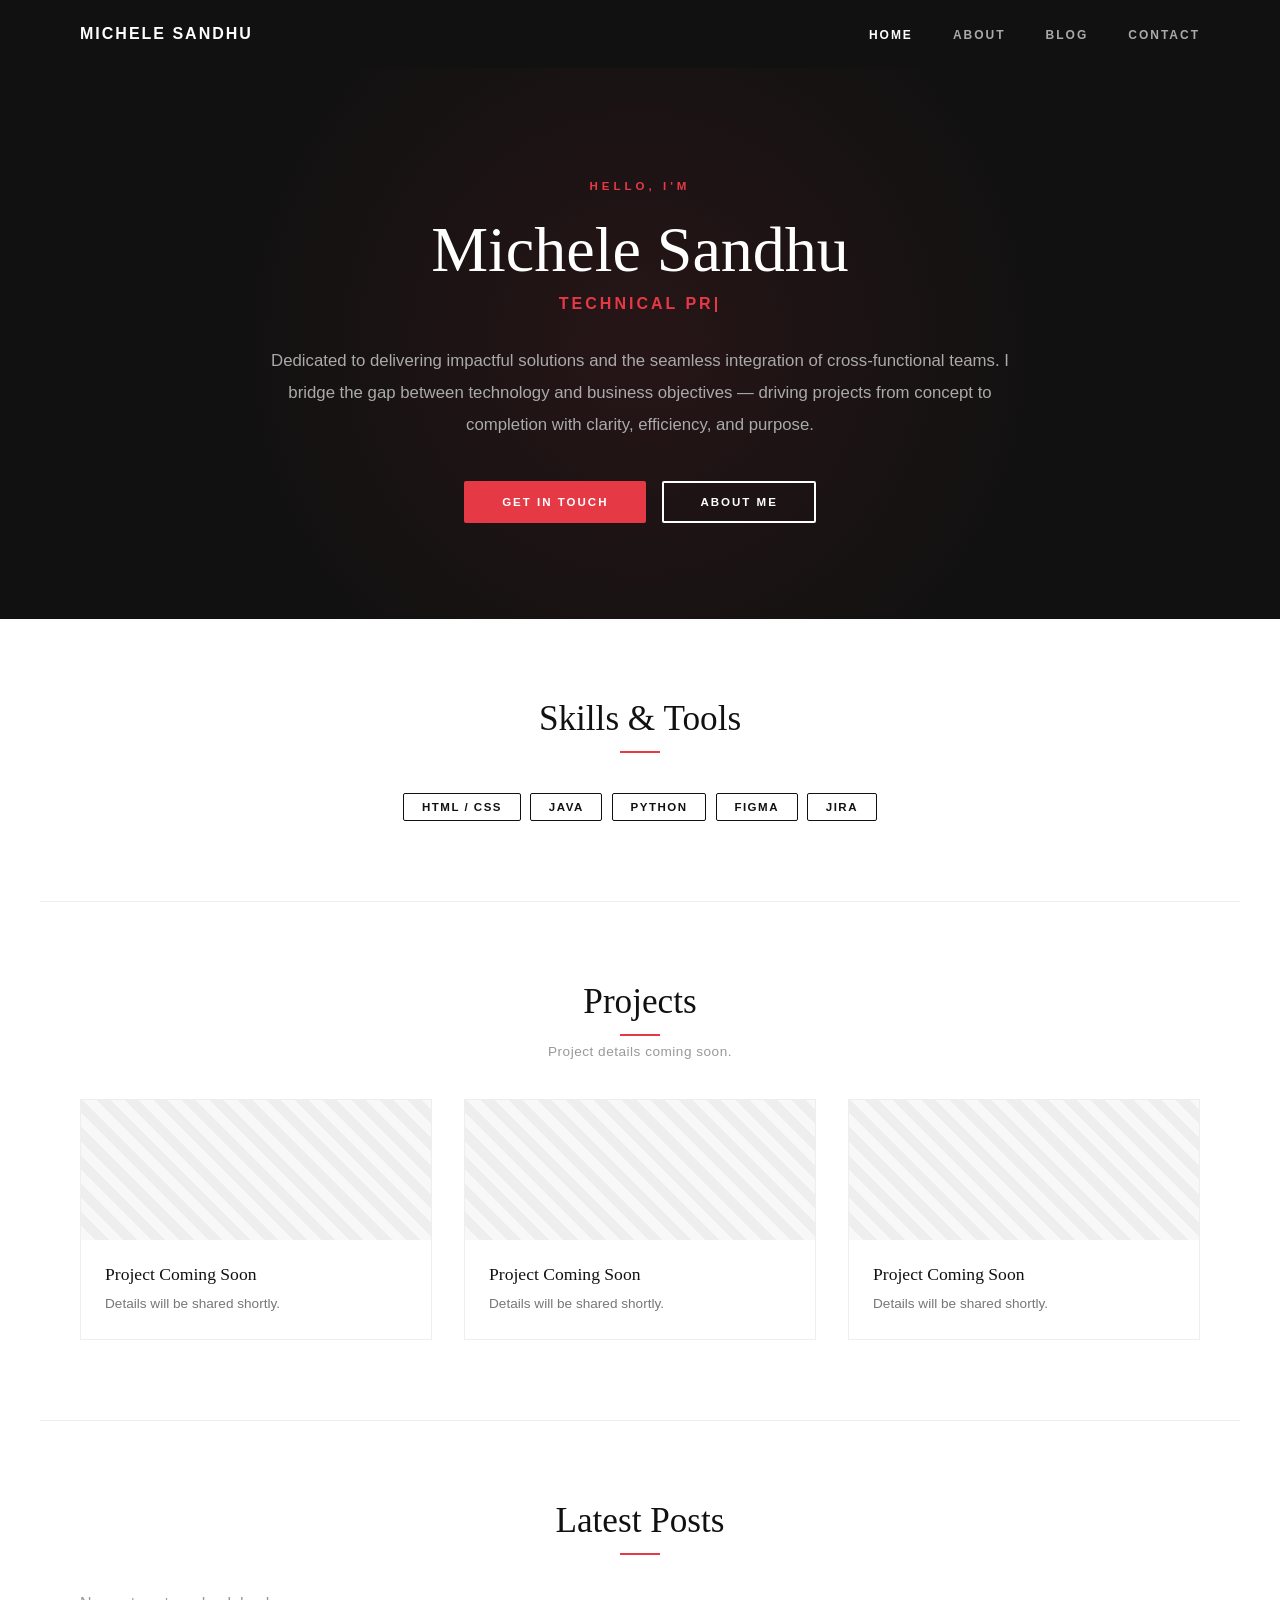
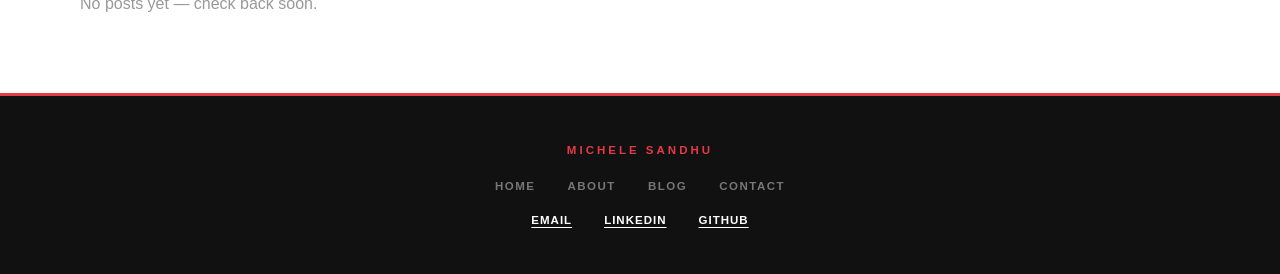
==== commit 166e17a7: "Implement dynamic loading of blog posts Updated the blog section to load posts dynamically from GitH" ====
--- a/index.html
+++ b/index.html
@@ -64,22 +64,8 @@
         </section>
         <section class="blog-preview-section">
             <h2>Latest Posts</h2>
-            <div class="blog-grid">
-                <article class="blog-card">
-                    <h3>Blog Post Title</h3>
-                    <p>Coming soon — check back for thoughts on project management, tech, and cross-functional collaboration.</p>
-                    <a href="explore.html" class="read-more">Read More &rarr;</a>
-                </article>
-                <article class="blog-card">
-                    <h3>Blog Post Title</h3>
-                    <p>Coming soon — check back for thoughts on project management, tech, and cross-functional collaboration.</p>
-                    <a href="explore.html" class="read-more">Read More &rarr;</a>
-                </article>
-                <article class="blog-card">
-                    <h3>Blog Post Title</h3>
-                    <p>Coming soon — check back for thoughts on project management, tech, and cross-functional collaboration.</p>
-                    <a href="explore.html" class="read-more">Read More &rarr;</a>
-                </article>
+            <div class="blog-grid" id="home-posts">
+                <p style="color:#999; font-size:0.9rem;">Loading posts...</p>
             </div>
         </section>
     </main>
@@ -99,7 +85,41 @@
             </div>
         </div>
     </footer>
+    <script>
+    async function loadHomePosts() {
+        const container = document.getElementById('home-posts');
+        try {
+            const res = await fetch('https://api.github.com/repos/micheleksandhu/portfolio/contents/_posts');
+            if (!res.ok) throw new Error();
+            const files = await res.json();
+            const mdFiles = files.filter(f => f.name.endsWith('.md')).sort((a,b) => b.name.localeCompare(a.name)).slice(0,3);
+            if (!mdFiles.length) { container.innerHTML = '<p style="color:#999;">No posts yet.</p>'; return; }
+            const posts = await Promise.all(mdFiles.map(async f => {
+                const r = await fetch(f.download_url);
+                return { text: await r.text(), name: f.name };
+            }));
+            container.innerHTML = posts.map(({text, name}) => {
+                const titleMatch = text.match(/^title:\s*"?(.+?)"?\s*$/m);
+                const dateMatch  = text.match(/^date:\s*(.+?)\s*$/m);
+                const body = text.replace(/^---[\s\S]+?---/, '').trim();
+                const title   = titleMatch ? titleMatch[1] : 'Untitled';
+                const date    = dateMatch ? new Date(dateMatch[1]).toLocaleDateString('en-US',{year:'numeric',month:'long',day:'numeric'}) : '';
+                const preview = body.replace(/[#*`]/g,'').slice(0,150) + '...';
+                const slug    = name.replace('.md','');
+                return `<article class="blog-card">
+                    <p style="font-size:0.72rem;text-transform:uppercase;letter-spacing:1.5px;color:#e63946;margin-bottom:0.5rem;">${date}</p>
+                    <h3>${title}</h3>
+                    <p>${preview}</p>
+                    <a href="explore.html#${slug}" class="read-more">Read More &rarr;</a>
+                </article>`;
+            }).join('');
+        } catch(e) {
+            container.innerHTML = '<p style="color:#999;">No posts yet — check back soon.</p>';
+        }
+    }
+    loadHomePosts();
+    </script>
     <script src="https://identity.netlify.com/v1/netlify-identity-widget.js"></script>
-<script src="script.js"></script>
+    <script src="script.js"></script>
 </body>
 </html>
